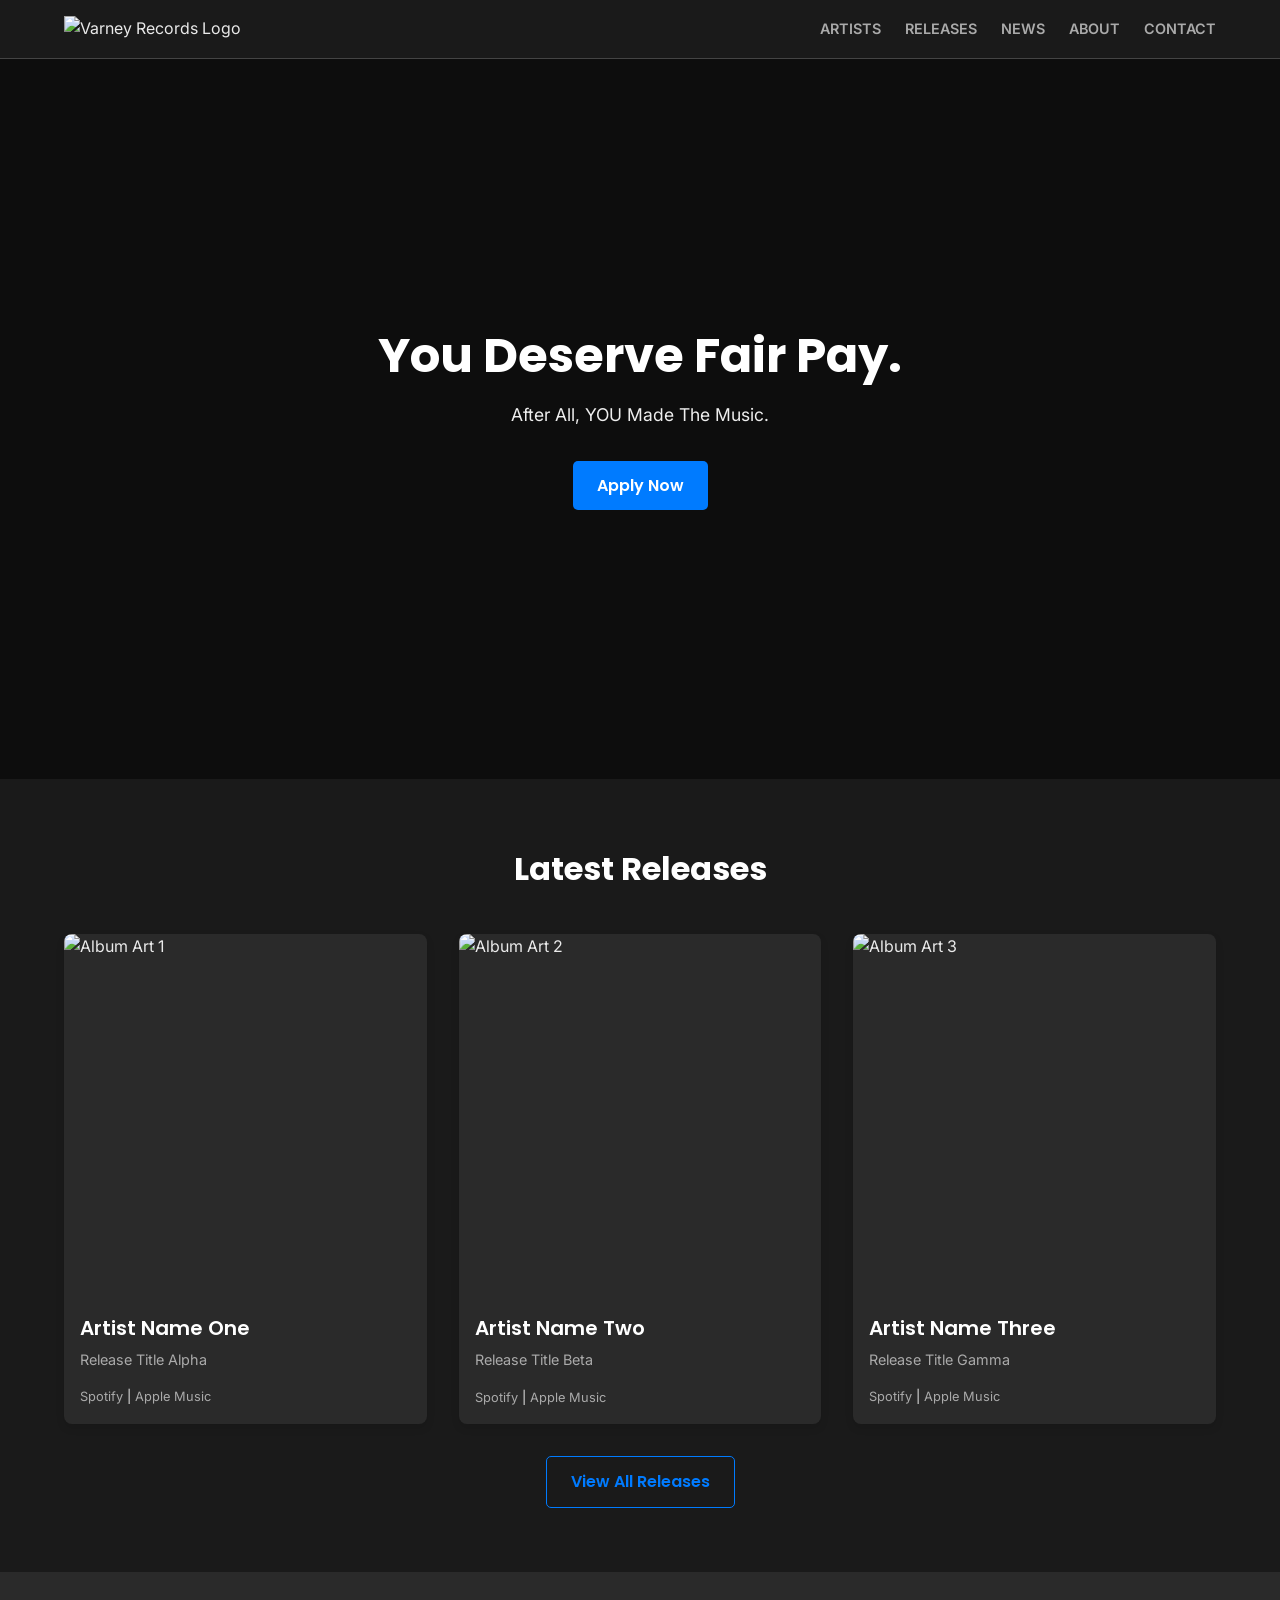
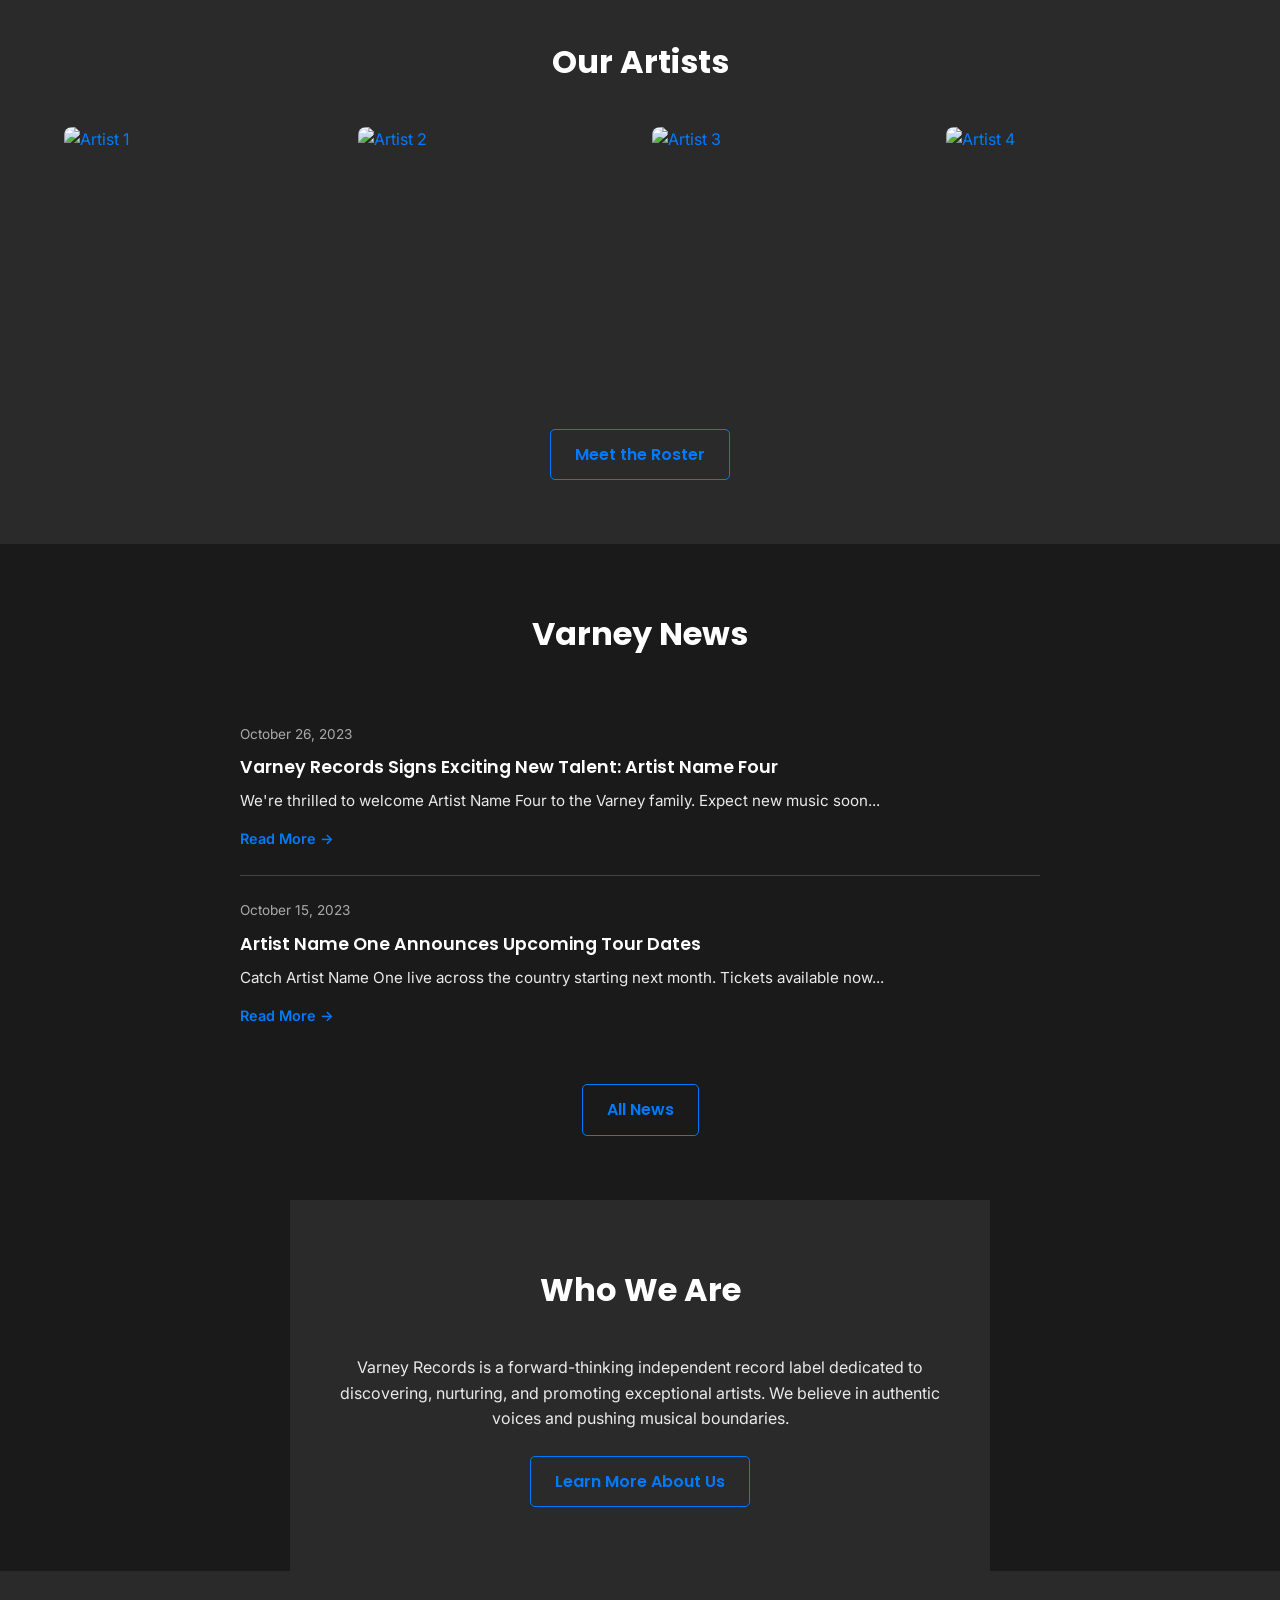
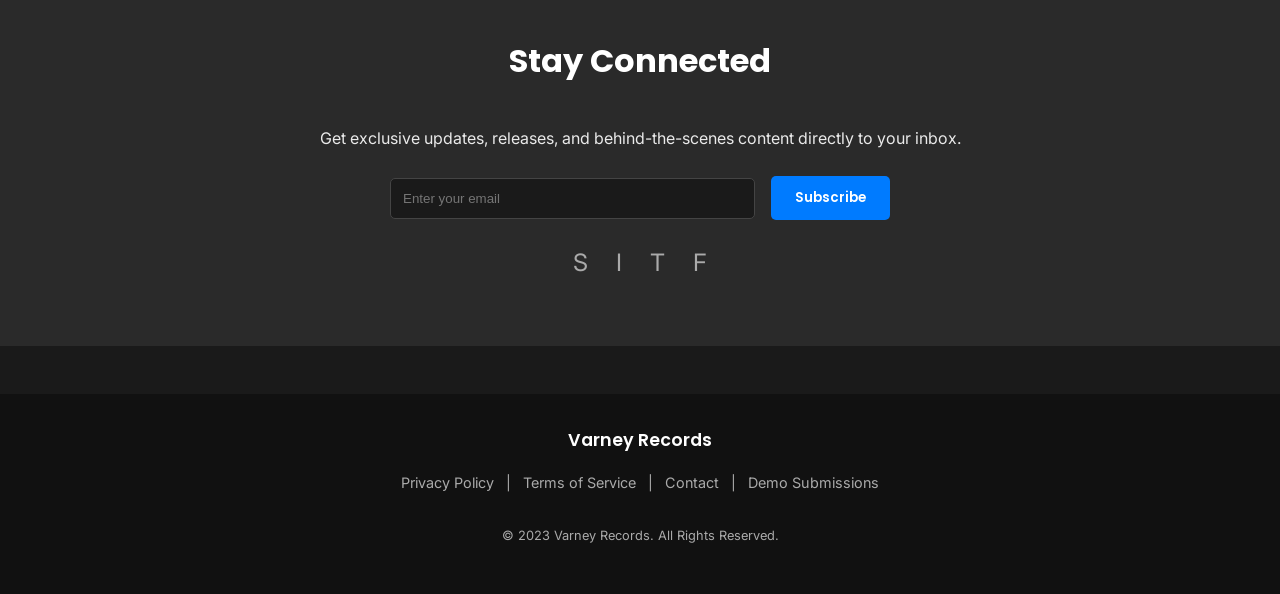
==== index.html @ 79e722d0 "Added the entire site lol" ====
<!DOCTYPE html>
<html lang="en">
<head>
    <meta charset="UTF-8">
    <meta name="viewport" content="width=device-width, initial-scale=1.0">
    <title>Varney Records - Home</title>
    <link rel="stylesheet" href="style.css">
    <!-- Example Google Font Link (Replace with your chosen fonts) -->
    <link href="https://fonts.googleapis.com/css2?family=Inter:wght@400;700&family=Poppins:wght@600;700&display=swap" rel="stylesheet">
</head>
<body>

    <header class="site-header sticky">
        <div class="container">
            <div class="logo">
                <img src="images/logo.png" alt="Varney Records Logo">
            </div>
            <nav class="main-nav">
                <ul>
                    <li><a href="#artists">Artists</a></li>
                    <li><a href="#releases">Releases</a></li>
                    <li><a href="#news">News</a></li>
                    <li><a href="#about">About</a></li>
                    <li><a href="#contact">Contact</a></li>
                </ul>
            </nav>
            <!-- Add a mobile menu toggle button here if needed -->
        </div>
    </header>

    <main>
        <!-- Hero Section -->
        <section class="hero">
            <div class="hero-background">
                <!-- Background image set via CSS -->
            </div>
            <div class="hero-content container">
                <h1>You Deserve Fair Pay.</h1>
                <p>After All, YOU Made The Music.</p>
                <a href="apply.html" class="btn btn-primary">Apply Now</a>
            </div>
        </section>

        <!-- Featured Releases Section -->
        <section id="releases" class="featured-releases section-padding">
            <div class="container">
                <h2>Latest Releases</h2>
                <div class="card-container">
                    <!-- Card 1 -->
                    <div class="card release-card">
                        <img src="https://via.placeholder.com/300x300/1A1A1A/FFFFFF?text=Album+Art+1" alt="Album Art 1">
                        <h3>Artist Name One</h3>
                        <p>Release Title Alpha</p>
                        <div class="streaming-links">
                            <a href="#" title="Spotify">Spotify</a> |
                            <a href="#" title="Apple Music">Apple Music</a>
                            <!-- Add more icons/links as needed -->
                        </div>
                    </div>
                    <!-- Card 2 -->
                    <div class="card release-card">
                        <img src="https://via.placeholder.com/300x300/1A1A1A/FFFFFF?text=Album+Art+2" alt="Album Art 2">
                        <h3>Artist Name Two</h3>
                        <p>Release Title Beta</p>
                        <div class="streaming-links">
                           <a href="#" title="Spotify">Spotify</a> |
                           <a href="#" title="Apple Music">Apple Music</a>
                        </div>
                    </div>
                    <!-- Card 3 -->
                    <div class="card release-card">
                         <img src="https://via.placeholder.com/300x300/1A1A1A/FFFFFF?text=Album+Art+3" alt="Album Art 3">
                        <h3>Artist Name Three</h3>
                        <p>Release Title Gamma</p>
                        <div class="streaming-links">
                           <a href="#" title="Spotify">Spotify</a> |
                           <a href="#" title="Apple Music">Apple Music</a>
                        </div>
                    </div>
                </div>
                <div class="section-cta">
                     <a href="#" class="btn btn-secondary">View All Releases</a>
                </div>
            </div>
        </section>

        <!-- Artist Roster Section -->
        <section id="artists" class="artist-roster section-padding-alt">
            <div class="container">
                <h2>Our Artists</h2>
                <div class="artist-grid">
                    <!-- Artist Item 1 -->
                    <a href="#" class="artist-item">
                        <img src="https://via.placeholder.com/300x300/CCCCCC/000000?text=Artist+1" alt="Artist 1">
                        <div class="artist-name-overlay">Artist Name One</div>
                    </a>
                     <!-- Artist Item 2 -->
                    <a href="#" class="artist-item">
                        <img src="https://via.placeholder.com/300x300/CCCCCC/000000?text=Artist+2" alt="Artist 2">
                         <div class="artist-name-overlay">Artist Name Two</div>
                    </a>
                     <!-- Artist Item 3 -->
                    <a href="#" class="artist-item">
                        <img src="https://via.placeholder.com/300x300/CCCCCC/000000?text=Artist+3" alt="Artist 3">
                         <div class="artist-name-overlay">Artist Name Three</div>
                    </a>
                     <!-- Artist Item 4 -->
                    <a href="#" class="artist-item">
                        <img src="https://via.placeholder.com/300x300/CCCCCC/000000?text=Artist+4" alt="Artist 4">
                         <div class="artist-name-overlay">Artist Name Four</div>
                    </a>
                    <!-- Add more artists as needed -->
                </div>
                 <div class="section-cta">
                     <a href="#" class="btn btn-secondary">Meet the Roster</a>
                </div>
            </div>
        </section>

        <!-- News Section -->
        <section id="news" class="news-updates section-padding">
             <div class="container">
                <h2>Varney News</h2>
                <div class="news-list">
                    <article class="news-item">
                        <span class="news-date">October 26, 2023</span>
                        <h3><a href="#">Varney Records Signs Exciting New Talent: Artist Name Four</a></h3>
                        <p>We're thrilled to welcome Artist Name Four to the Varney family. Expect new music soon...</p>
                        <a href="#" class="read-more">Read More →</a>
                    </article>
                     <article class="news-item">
                        <span class="news-date">October 15, 2023</span>
                         <h3><a href="#">Artist Name One Announces Upcoming Tour Dates</a></h3>
                        <p>Catch Artist Name One live across the country starting next month. Tickets available now...</p>
                        <a href="#" class="read-more">Read More →</a>
                    </article>
                    <!-- Add more news items -->
                </div>
                 <div class="section-cta">
                     <a href="#" class="btn btn-secondary">All News</a>
                </div>
             </div>
        </section>

        <!-- About Snippet -->
        <section id="about" class="about-snippet section-padding-alt">
            <div class="container">
                <h2>Who We Are</h2>
                <p>Varney Records is a forward-thinking independent record label dedicated to discovering, nurturing, and promoting exceptional artists. We believe in authentic voices and pushing musical boundaries.</p>
                <a href="#" class="btn btn-secondary">Learn More About Us</a>
            </div>
        </section>

        <!-- Stay Connected -->
        <section id="contact" class="stay-connected section-padding">
             <div class="container">
                 <h2>Stay Connected</h2>
                 <p>Get exclusive updates, releases, and behind-the-scenes content directly to your inbox.</p>
                 <form class="newsletter-form">
                     <input type="email" placeholder="Enter your email" required>
                     <button type="submit" class="btn btn-primary">Subscribe</button>
                 </form>
                 <div class="social-icons">
                    <a href="#" title="Spotify">S</a> <!-- Replace with actual icons -->
                    <a href="#" title="Instagram">I</a>
                    <a href="#" title="Twitter">T</a>
                    <a href="#" title="Facebook">F</a>
                 </div>
             </div>
        </section>
    </main>

    <footer class="site-footer">
        <div class="container">
            <div class="footer-content">
                 <div class="footer-logo">
                    Varney Records
                 </div>
                 <div class="footer-links">
                    <a href="#">Privacy Policy</a> |
                    <a href="#">Terms of Service</a> |
                    <a href="#">Contact</a> |
                    <a href="#">Demo Submissions</a> <!-- Update based on policy -->
                 </div>
                 <div class="footer-social">
                    <!-- Repeat or alternative style social icons -->
                 </div>
            </div>
            <p class="copyright">© 2023 Varney Records. All Rights Reserved.</p>
        </div>
    </footer>

    <!-- Basic JS for potential future interactivity (e.g., mobile menu) -->
    <!-- <script src="script.js"></script> -->

</body>
</html>
---- style.css ----
/* --- Basic Reset & Setup --- */
* {
    margin: 0;
    padding: 0;
    box-sizing: border-box;
}

:root {
    /* Color Palette (Example: Dark Theme) */
    --color-background: #1A1A1A; /* Deep Charcoal */
    --color-text: #EAEAEA;
    --color-heading: #FFFFFF;
    --color-secondary-text: #AAAAAA;
    --color-accent: #007BFF; /* Electric Blue */
    --color-card-bg: #2A2A2A;
    --color-border: #444444;

    /* Typography */
    --font-heading: 'Poppins', sans-serif;
    --font-body: 'Inter', sans-serif;

    /* Spacing */
    --spacing-unit: 1rem; /* Approx 16px */
}

/* --- Light Theme Alternative (Uncomment to use) ---
:root {
    --color-background: #FFFFFF;
    --color-text: #333333;
    --color-heading: #1A1A1A;
    --color-secondary-text: #777777;
    --color-accent: #007BFF;
    --color-card-bg: #F8F9FA;
    --color-border: #DDDDDD;
    --font-heading: 'Poppins', sans-serif;
    --font-body: 'Inter', sans-serif;
    --spacing-unit: 1rem;
}
*/

body {
    font-family: var(--font-body);
    background-color: var(--color-background);
    color: var(--color-text);
    line-height: 1.6;
    font-size: 16px;
}

.container {
    max-width: 1200px;
    margin: 0 auto;
    padding: 0 calc(var(--spacing-unit) * 1.5); /* 24px */
}

h1, h2, h3 {
    font-family: var(--font-heading);
    color: var(--color-heading);
    margin-bottom: calc(var(--spacing-unit) * 1); /* 16px */
    font-weight: 700;
}

h1 { font-size: 3rem; line-height: 1.2; }
h2 { font-size: 2rem; text-align: center; margin-bottom: calc(var(--spacing-unit) * 2.5); } /* 40px */
h3 { font-size: 1.25rem; font-weight: 600; }

p {
    margin-bottom: var(--spacing-unit);
}

a {
    color: var(--color-accent);
    text-decoration: none;
    transition: color 0.2s ease;
}

a:hover {
    color: var(--color-heading); /* Or lighten/darken accent */
}

img {
    max-width: 100%;
    height: auto;
    display: block;
}

/* --- Utility Classes --- */
.section-padding {
    padding: calc(var(--spacing-unit) * 4) 0; /* 64px */
}
.section-padding-alt {
    padding: calc(var(--spacing-unit) * 4) 0; /* 64px */
    background-color: var(--color-card-bg); /* Alternate section background */
}
.section-cta {
    text-align: center;
    margin-top: calc(var(--spacing-unit) * 2); /* 32px */
}

/* --- Buttons --- */
.btn {
    display: inline-block;
    padding: calc(var(--spacing-unit) * 0.75) calc(var(--spacing-unit) * 1.5); /* 12px 24px */
    font-family: var(--font-heading);
    font-weight: 600;
    text-decoration: none;
    border: none;
    border-radius: 5px;
    cursor: pointer;
    transition: background-color 0.2s ease, color 0.2s ease;
    text-align: center;
}

.btn-primary {
    background-color: var(--color-accent);
    color: #fff;
}

.btn-primary:hover {
    background-color: #0056b3; /* Darker accent */
    color: #fff;
}

.btn-secondary {
    background-color: transparent;
    color: var(--color-accent);
    border: 1px solid var(--color-accent);
}

.btn-secondary:hover {
    background-color: var(--color-accent);
    color: #fff;
}


/* --- Header --- */
.site-header {
    background-color: var(--color-background);
    padding: var(--spacing-unit) 0;
    border-bottom: 1px solid var(--color-border);
    z-index: 1000;
}
.site-header.sticky {
    position: sticky;
    top: 0;
    width: 100%;
}

.site-header .container {
    display: flex;
    justify-content: space-between;
    align-items: center;
}

.logo a {
    font-family: var(--font-heading);
    font-size: 1.5rem;
    font-weight: 700;
    color: var(--color-heading);
    text-decoration: none;
}
.logo img {
    max-height: 40px; /* Adjust as needed */
}

.main-nav ul {
    list-style: none;
    display: flex;
}

.main-nav li {
    margin-left: calc(var(--spacing-unit) * 1.5); /* 24px */
}

.main-nav a {
    text-transform: uppercase;
    font-size: 0.9rem;
    font-weight: 600;
    color: var(--color-secondary-text);
    padding-bottom: 5px;
    border-bottom: 2px solid transparent;
    transition: color 0.2s ease, border-bottom-color 0.2s ease;
}

.main-nav a:hover,
.main-nav a.active { /* Add 'active' class via JS if needed */
    color: var(--color-heading);
    border-bottom-color: var(--color-accent);
}

/* --- Hero Section --- */
.hero {
    position: relative;
    height: 80vh; /* Adjust height as needed */
    min-height: 500px;
    display: flex;
    align-items: center;
    justify-content: center;
    text-align: center;
    color: #fff; /* Text usually white for contrast */
    overflow: hidden;
}

.hero-background {
    position: absolute;
    top: 0;
    left: 0;
    width: 100%;
    height: 100%;
    background: url('https://via.placeholder.com/1920x1080/111111/CCCCCC?text=Hero+Background+Image') no-repeat center center/cover; /* Replace with your image */
    z-index: 1;
}
.hero-background::after { /* Optional overlay for readability */
    content: '';
    position: absolute;
    top: 0;
    left: 0;
    width: 100%;
    height: 100%;
    background-color: rgba(0, 0, 0, 0.5); /* Adjust darkness */
}

.hero-content {
    position: relative;
    z-index: 2;
}

.hero h1 {
    color: #fff;
    margin-bottom: calc(var(--spacing-unit) * 1);
}

.hero p {
    font-size: 1.1rem;
    color: #eee;
    margin-bottom: calc(var(--spacing-unit) * 2);
}

/* --- Card Styles (Used for Releases/News etc.) --- */
.card-container {
    display: grid;
    grid-template-columns: repeat(auto-fit, minmax(280px, 1fr));
    gap: calc(var(--spacing-unit) * 2); /* 32px */
}

.card {
    background-color: var(--color-card-bg);
    border-radius: 8px;
    overflow: hidden;
    box-shadow: 0 4px 8px rgba(0,0,0,0.1);
    transition: transform 0.2s ease, box-shadow 0.2s ease;
}
.card:hover {
    transform: translateY(-5px);
    box-shadow: 0 8px 16px rgba(0,0,0,0.15);
}

.release-card img {
    width: 100%;
    aspect-ratio: 1 / 1; /* Makes images square */
    object-fit: cover;
}
.release-card h3, .release-card p {
    padding: 0 calc(var(--spacing-unit) * 1); /* 16px */
}
.release-card h3 { margin-top: var(--spacing-unit); margin-bottom: calc(var(--spacing-unit)*0.25); }
.release-card p { font-size: 0.9rem; color: var(--color-secondary-text); margin-bottom: var(--spacing-unit); }
.streaming-links {
    padding: 0 calc(var(--spacing-unit) * 1) calc(var(--spacing-unit) * 1); /* 16px */
    font-size: 0.8rem;
}
.streaming-links a {
     color: var(--color-secondary-text);
}
.streaming-links a:hover {
    color: var(--color-accent);
}

/* --- Artist Roster Grid --- */
.artist-grid {
    display: grid;
    grid-template-columns: repeat(auto-fit, minmax(200px, 1fr));
    gap: calc(var(--spacing-unit) * 1.5); /* 24px */
}

.artist-item {
    position: relative;
    display: block;
    border-radius: 8px;
    overflow: hidden;
}

.artist-item img {
    width: 100%;
    aspect-ratio: 1 / 1;
    object-fit: cover;
    transition: transform 0.3s ease;
}

.artist-name-overlay {
    position: absolute;
    bottom: 0;
    left: 0;
    width: 100%;
    background: linear-gradient(to top, rgba(0,0,0,0.8), transparent);
    color: #fff;
    padding: calc(var(--spacing-unit) * 1.5) var(--spacing-unit); /* 24px 16px */
    text-align: center;
    font-weight: 600;
    opacity: 0;
    transform: translateY(20px);
    transition: opacity 0.3s ease, transform 0.3s ease;
}

.artist-item:hover img {
    transform: scale(1.05);
}
.artist-item:hover .artist-name-overlay {
    opacity: 1;
    transform: translateY(0);
}

/* --- News Section --- */
.news-list {
    max-width: 800px;
    margin: 0 auto;
}
.news-item {
    border-bottom: 1px solid var(--color-border);
    padding: calc(var(--spacing-unit) * 1.5) 0; /* 24px */
}
.news-item:last-child {
    border-bottom: none;
}
.news-date {
    display: block;
    font-size: 0.85rem;
    color: var(--color-secondary-text);
    margin-bottom: calc(var(--spacing-unit) * 0.5);
}
.news-item h3 { margin-bottom: calc(var(--spacing-unit) * 0.5); font-size: 1.1rem; }
.news-item h3 a { color: var(--color-heading); }
.news-item h3 a:hover { color: var(--color-accent); }
.news-item p { margin-bottom: calc(var(--spacing-unit) * 0.75); font-size: 0.95rem; }
.read-more { font-size: 0.9rem; font-weight: 600; }

/* --- About Snippet --- */
.about-snippet {
    text-align: center;
    max-width: 700px;
    margin: 0 auto; /* Center the text block */
}
.about-snippet p {
    margin-bottom: calc(var(--spacing-unit) * 1.5); /* 24px */
}

/* --- Stay Connected --- */
.stay-connected {
    text-align: center;
    background-color: var(--color-card-bg); /* Can use alternate bg */
}
.newsletter-form {
    margin: calc(var(--spacing-unit) * 1.5) 0; /* 24px */
    display: flex;
    justify-content: center;
    align-items: center;
    flex-wrap: wrap; /* Allow wrapping on small screens */
    gap: var(--spacing-unit); /* 16px */
    max-width: 500px;
    margin-left: auto;
    margin-right: auto;
}
.newsletter-form input[type="email"] {
    padding: calc(var(--spacing-unit) * 0.75); /* 12px */
    border: 1px solid var(--color-border);
    background-color: var(--color-background); /* Match page bg or slightly lighter */
    color: var(--color-text);
    border-radius: 5px;
    flex-grow: 1; /* Take available space */
    min-width: 200px; /* Prevent getting too small */
}
.newsletter-form button {
    /* Button styles already defined by .btn */
}

.social-icons {
    margin-top: calc(var(--spacing-unit) * 1.5);
}
.social-icons a {
    display: inline-block;
    margin: 0 calc(var(--spacing-unit) * 0.75); /* 12px */
    color: var(--color-secondary-text);
    font-size: 1.5rem; /* Adjust size for icons */
    /* Replace text with actual icon font or SVG later */
}
.social-icons a:hover {
    color: var(--color-accent);
}

/* --- Footer --- */
.site-footer {
    background-color: #111; /* Usually darker */
    color: var(--color-secondary-text);
    padding: calc(var(--spacing-unit) * 2) 0; /* 32px */
    font-size: 0.9rem;
    margin-top: calc(var(--spacing-unit) * 3); /* Add space before footer */
    text-align: center;
}

.footer-content {
    margin-bottom: var(--spacing-unit);
    display: flex;
    flex-direction: column;
    align-items: center;
    gap: var(--spacing-unit);
}

.footer-logo {
    font-family: var(--font-heading);
    font-weight: 600;
    color: var(--color-heading);
    font-size: 1.1rem;
}

.footer-links a {
    color: var(--color-secondary-text);
    margin: 0 calc(var(--spacing-unit) * 0.5); /* 8px */
}
.footer-links a:hover {
    color: var(--color-accent);
}

.copyright {
    margin-top: var(--spacing-unit);
    font-size: 0.8rem;
}


/* --- Responsiveness (Basic Example) --- */
@media (max-width: 768px) {
    h1 { font-size: 2.5rem; }
    h2 { font-size: 1.75rem; }

    .site-header .container {
        flex-direction: column;
        gap: var(--spacing-unit);
    }
    .main-nav ul {
        justify-content: center;
        flex-wrap: wrap; /* Allow nav items to wrap */
        padding: 0;
    }
    .main-nav li {
        margin: 0 calc(var(--spacing-unit) * 0.75); /* Adjust spacing */
    }

    .hero { height: 70vh; }

    .card-container {
        grid-template-columns: 1fr; /* Stack cards */
    }
    .artist-grid {
        grid-template-columns: repeat(auto-fit, minmax(150px, 1fr)); /* Smaller items */
    }

    .newsletter-form {
        flex-direction: column; /* Stack form elements */
    }
    .newsletter-form input[type="email"],
    .newsletter-form button {
        width: 100%;
    }

    .footer-content {
        gap: calc(var(--spacing-unit)*0.75);
    }
    .footer-links {
        display: flex;
        flex-direction: column; /* Stack footer links */
        gap: calc(var(--spacing-unit)*0.5);
    }
}

/* --- Apply Page Specific Styles --- */

.application-section h1 {
    text-align: center;
    margin-bottom: var(--spacing-unit); /* 16px */
}

.application-section .intro-text {
    text-align: center;
    max-width: 700px;
    margin: 0 auto calc(var(--spacing-unit) * 2.5); /* 40px */
    color: var(--color-secondary-text);
}

.application-form {
    max-width: 700px; /* Adjust as needed */
    margin: 0 auto; /* Center the form */
    background-color: var(--color-card-bg); /* Optional: Give form a distinct background */
    padding: calc(var(--spacing-unit) * 2); /* 32px */
    border-radius: 8px;
    box-shadow: 0 4px 15px rgba(0,0,0,0.1); /* Subtle shadow */
}

.form-group {
    margin-bottom: calc(var(--spacing-unit) * 1.25); /* 20px */
}

.form-group label {
    display: block;
    margin-bottom: calc(var(--spacing-unit) * 0.5); /* 8px */
    font-weight: 600;
    color: var(--color-heading);
    font-size: 0.95rem;
}

.form-group input[type="text"],
.form-group input[type="email"],
.form-group input[type="tel"],
.form-group input[type="url"],
.form-group textarea {
    width: 100%;
    padding: calc(var(--spacing-unit) * 0.75); /* 12px */
    border: 1px solid var(--color-border);
    background-color: var(--color-background); /* Match page bg or slightly different */
    color: var(--color-text);
    border-radius: 5px;
    font-family: inherit; /* Use body font */
    font-size: 1rem;
    transition: border-color 0.2s ease;
}

.form-group input:focus,
.form-group textarea:focus {
    outline: none;
    border-color: var(--color-accent);
    box-shadow: 0 0 0 2px rgba(var(--color-accent-rgb, 0, 123, 255), 0.25); /* Add focus ring - Define --color-accent-rgb in :root if needed */
}

/* Add this to :root in CSS if you want the focus ring color */
/* :root { ... --color-accent-rgb: 0, 123, 255; ... } */


.form-group textarea {
    resize: vertical; /* Allow vertical resize */
    min-height: 80px;
}

.checkbox-group {
    display: flex;
    align-items: flex-start; /* Align checkbox with start of label text */
    gap: calc(var(--spacing-unit) * 0.5); /* 8px */
}

.checkbox-group input[type="checkbox"] {
   margin-top: 4px; /* Align checkbox better with text */
   width: auto; /* Override full width */
   flex-shrink: 0; /* Prevent checkbox from shrinking */
}
.checkbox-group label {
    margin-bottom: 0; /* Remove default bottom margin */
    font-weight: normal; /* Normal weight for checkbox label */
    color: var(--color-text);
    font-size: 0.9rem;
}

.form-submit {
    text-align: center;
    margin-top: calc(var(--spacing-unit) * 2); /* 32px */
}

/* Adjust header links on apply page to go back to index */
/* No extra CSS needed, handled in HTML href attributes */applet
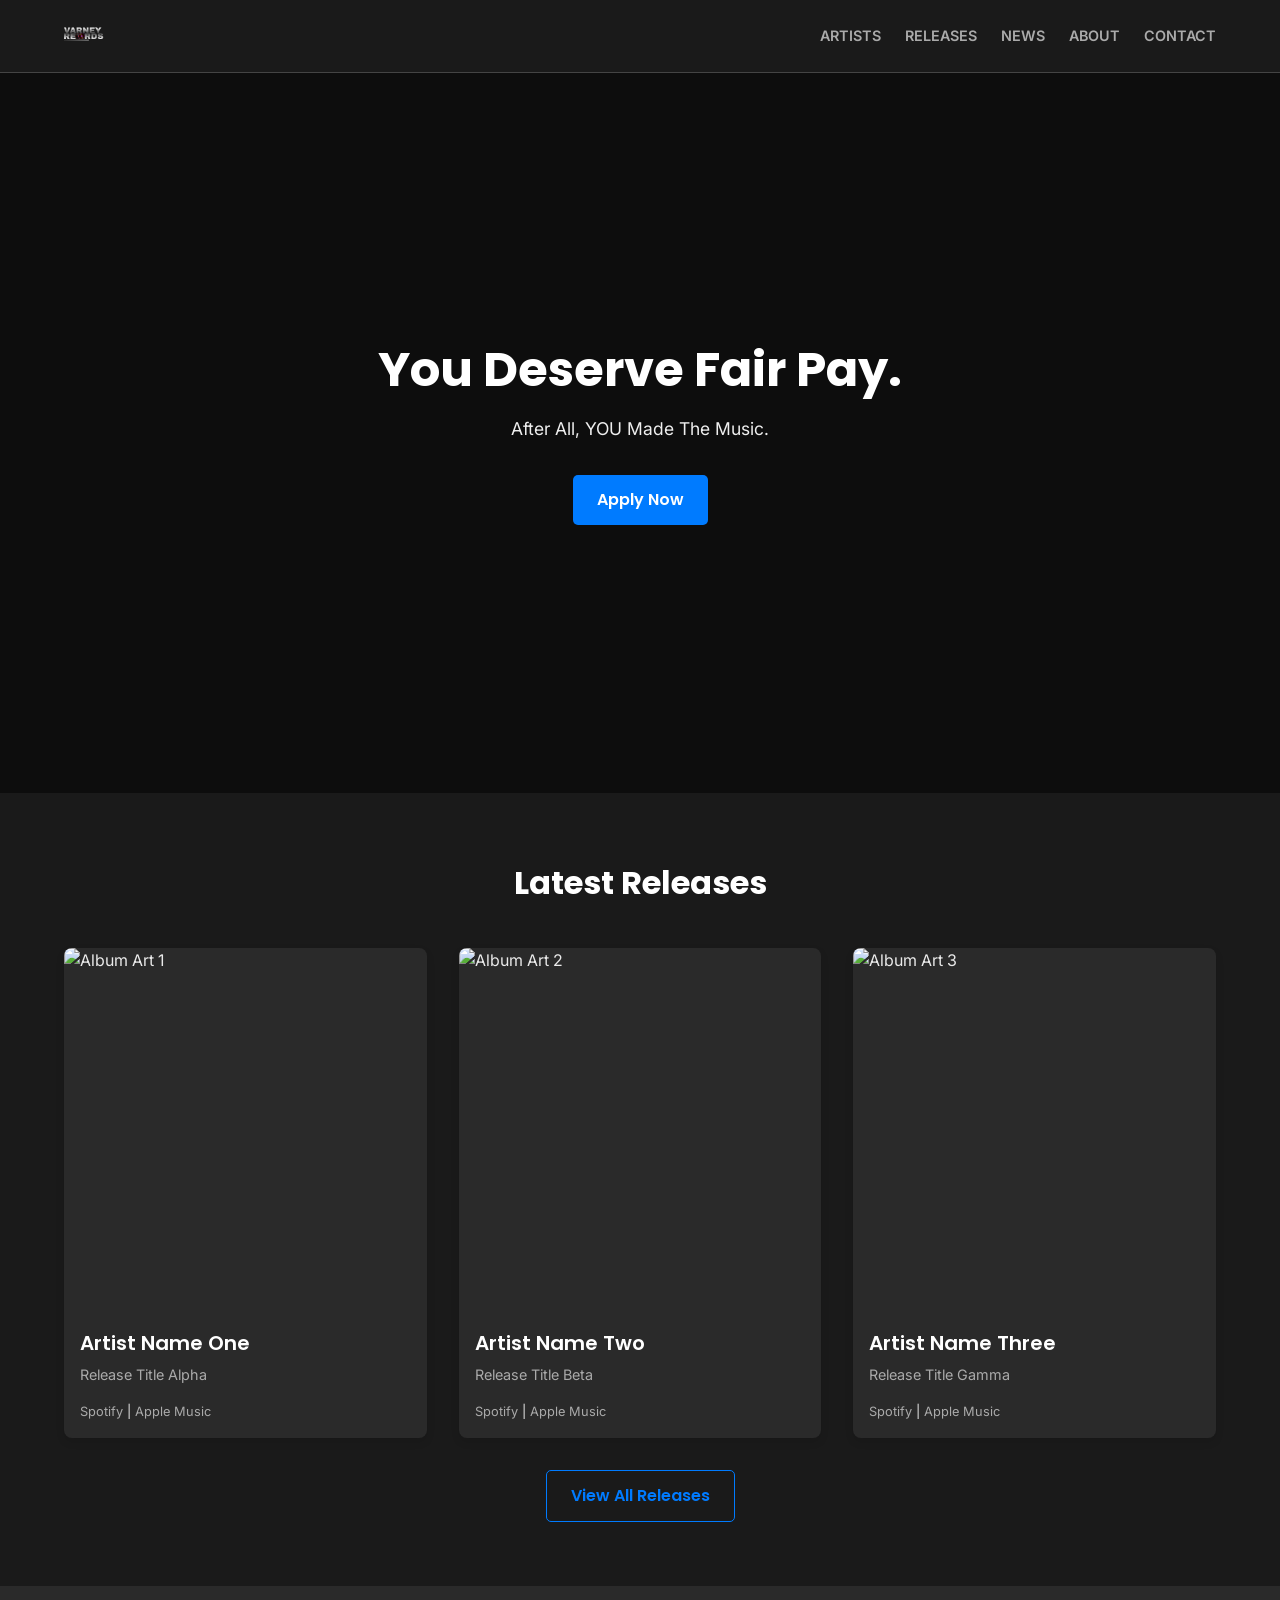
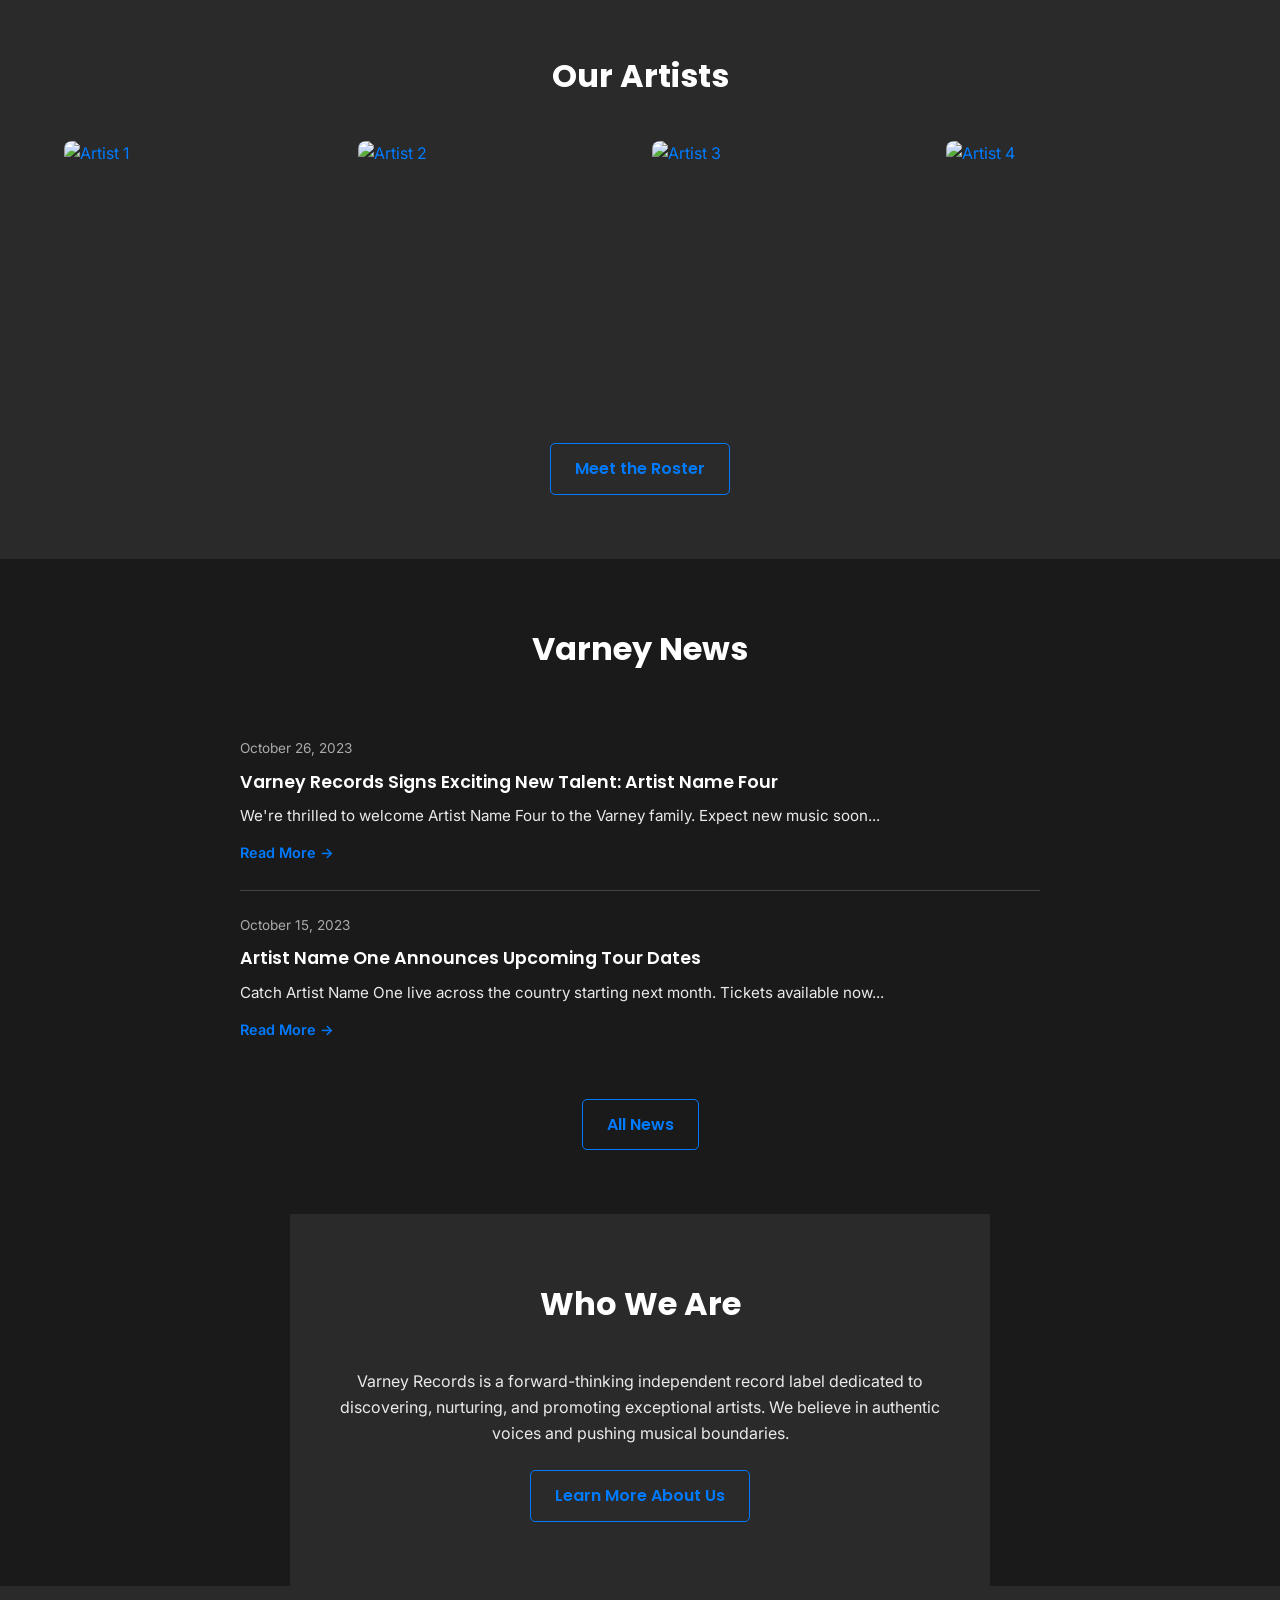
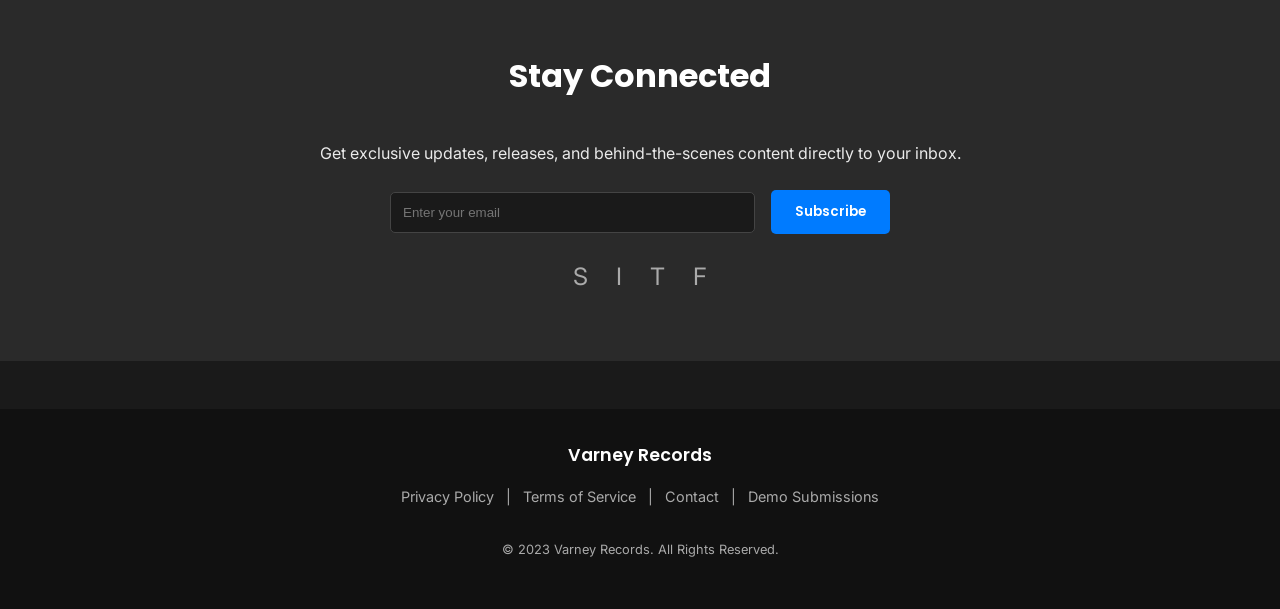
==== commit 84385aa0: "Update index.html" ====
--- a/index.html
+++ b/index.html
@@ -13,7 +13,7 @@
     <header class="site-header sticky">
         <div class="container">
             <div class="logo">
-                <img src="images/logo.png" alt="Varney Records Logo">
+                <img src="logo.png" alt="Varney Records Logo">
             </div>
             <nav class="main-nav">
                 <ul>
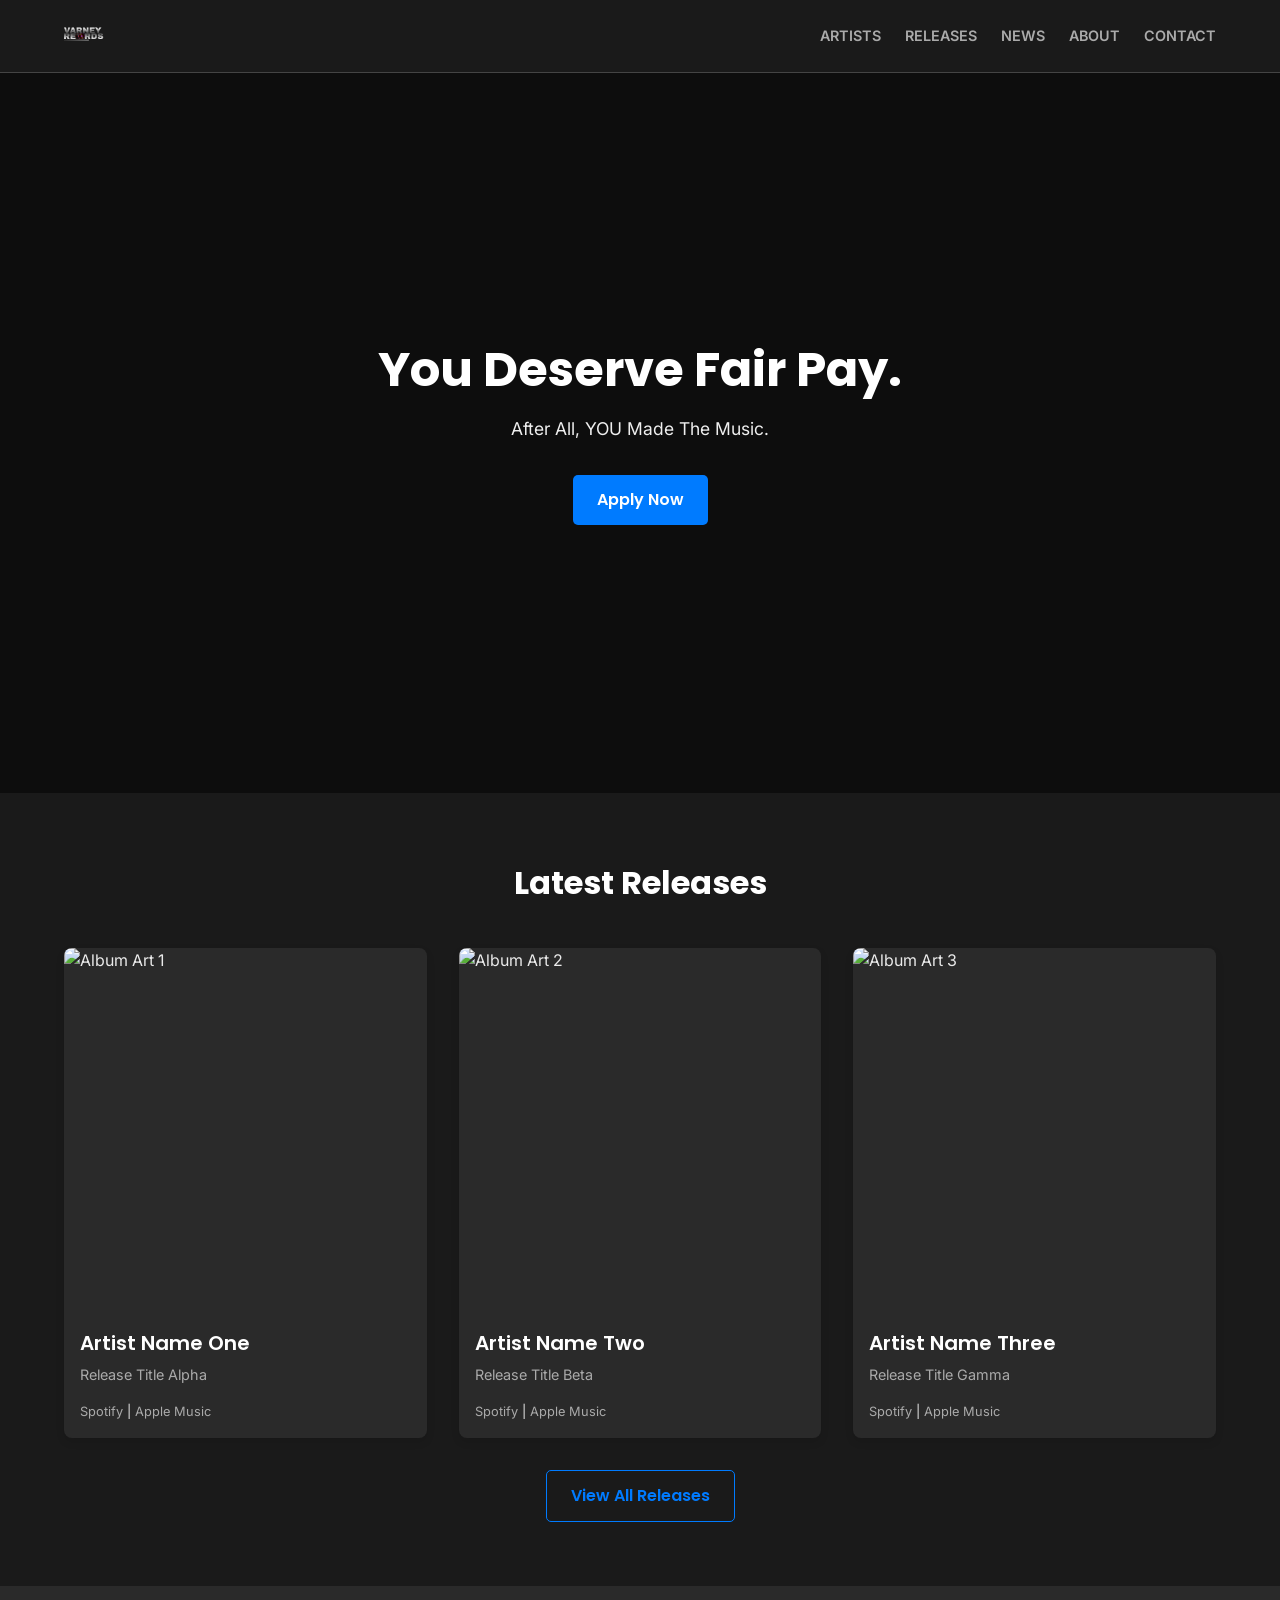
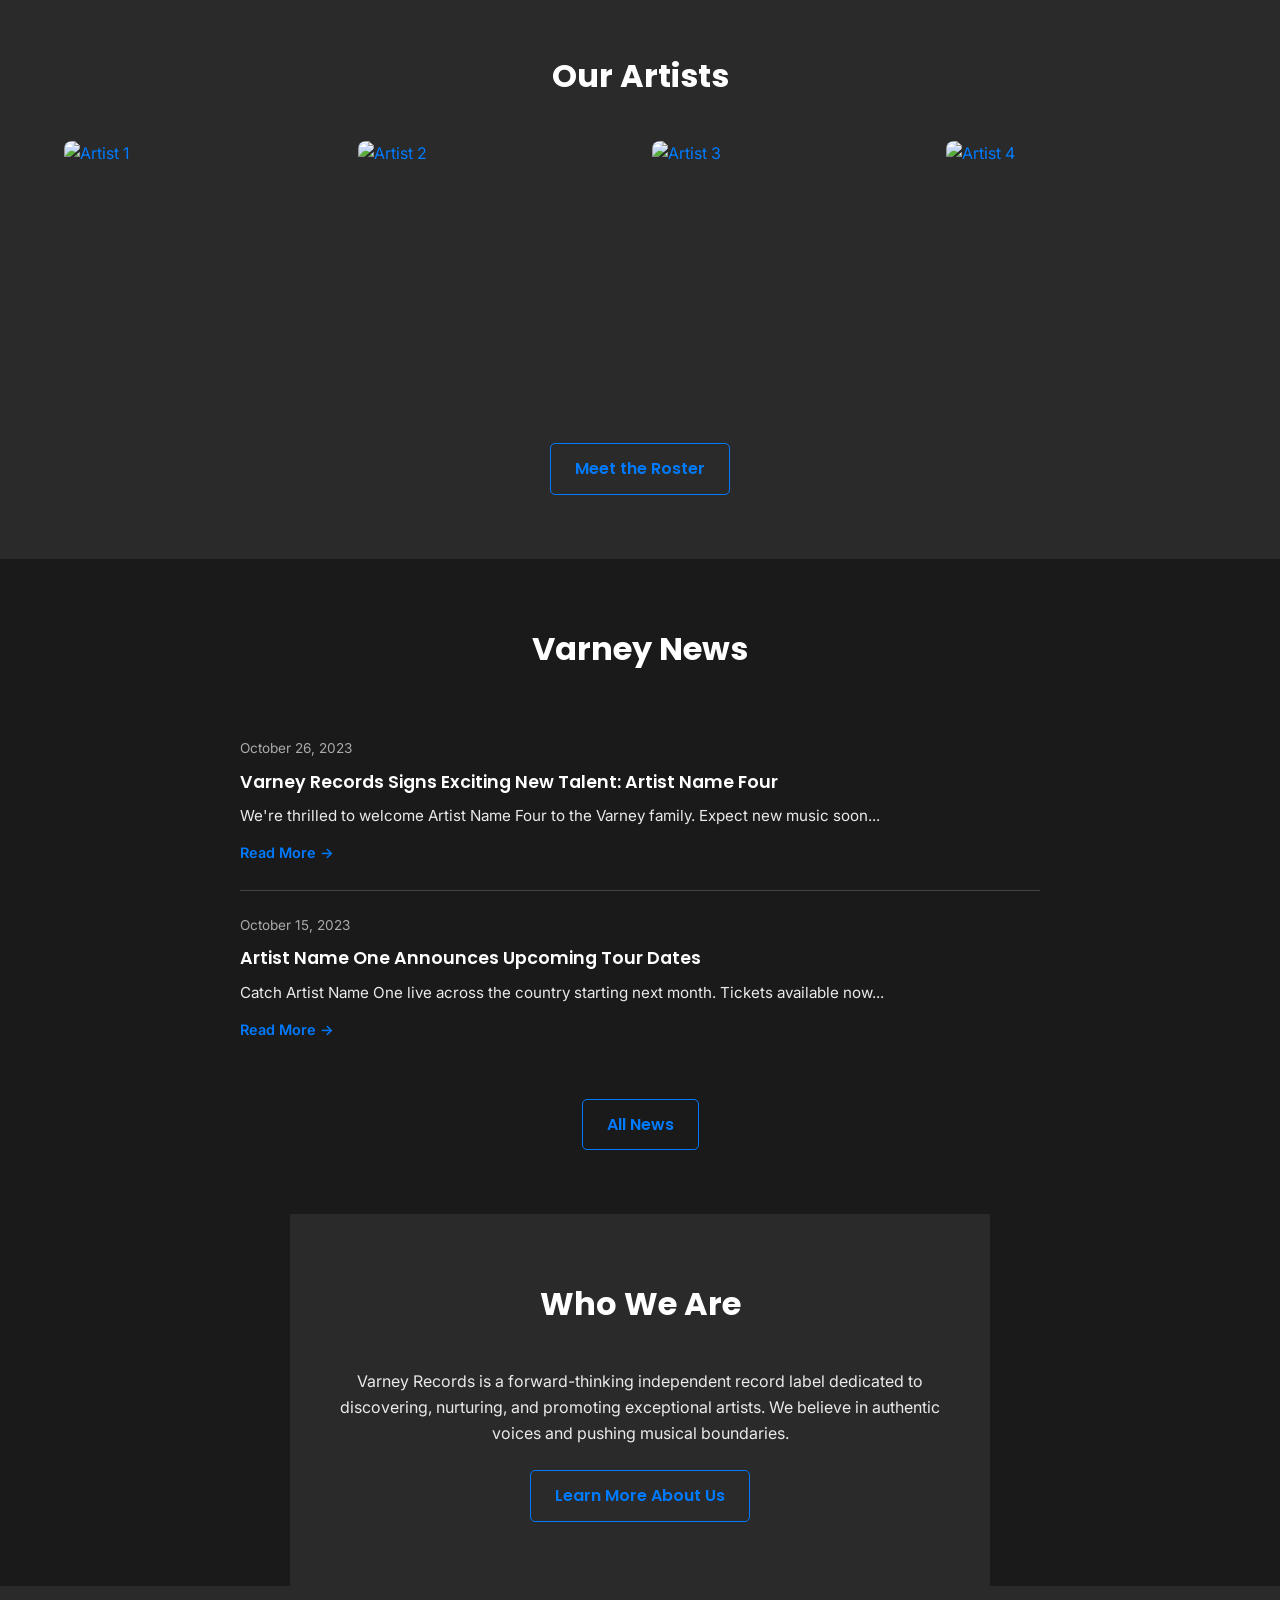
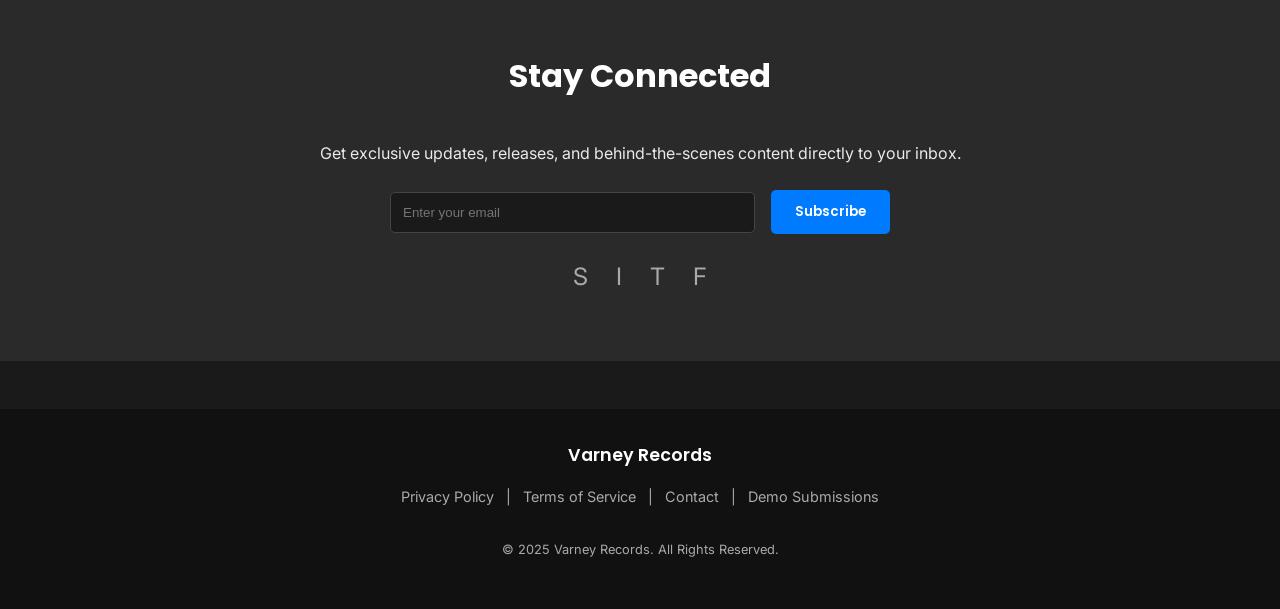
==== commit eacf6a16: "Update index.html" ====
--- a/index.html
+++ b/index.html
@@ -5,7 +5,6 @@
     <meta name="viewport" content="width=device-width, initial-scale=1.0">
     <title>Varney Records - Home</title>
     <link rel="stylesheet" href="style.css">
-    <!-- Example Google Font Link (Replace with your chosen fonts) -->
     <link href="https://fonts.googleapis.com/css2?family=Inter:wght@400;700&family=Poppins:wght@600;700&display=swap" rel="stylesheet">
 </head>
 <body>
@@ -13,7 +12,7 @@
     <header class="site-header sticky">
         <div class="container">
             <div class="logo">
-                <img src="logo.png" alt="Varney Records Logo">
+                <img src="logo.png" alt="Varney Records">
             </div>
             <nav class="main-nav">
                 <ul>
@@ -24,7 +23,6 @@
                     <li><a href="#contact">Contact</a></li>
                 </ul>
             </nav>
-            <!-- Add a mobile menu toggle button here if needed -->
         </div>
     </header>
 
@@ -54,7 +52,6 @@
                         <div class="streaming-links">
                             <a href="#" title="Spotify">Spotify</a> |
                             <a href="#" title="Apple Music">Apple Music</a>
-                            <!-- Add more icons/links as needed -->
                         </div>
                     </div>
                     <!-- Card 2 -->
@@ -186,7 +183,7 @@
                     <!-- Repeat or alternative style social icons -->
                  </div>
             </div>
-            <p class="copyright">© 2023 Varney Records. All Rights Reserved.</p>
+            <p class="copyright">© 2025 Varney Records. All Rights Reserved.</p>
         </div>
     </footer>
 
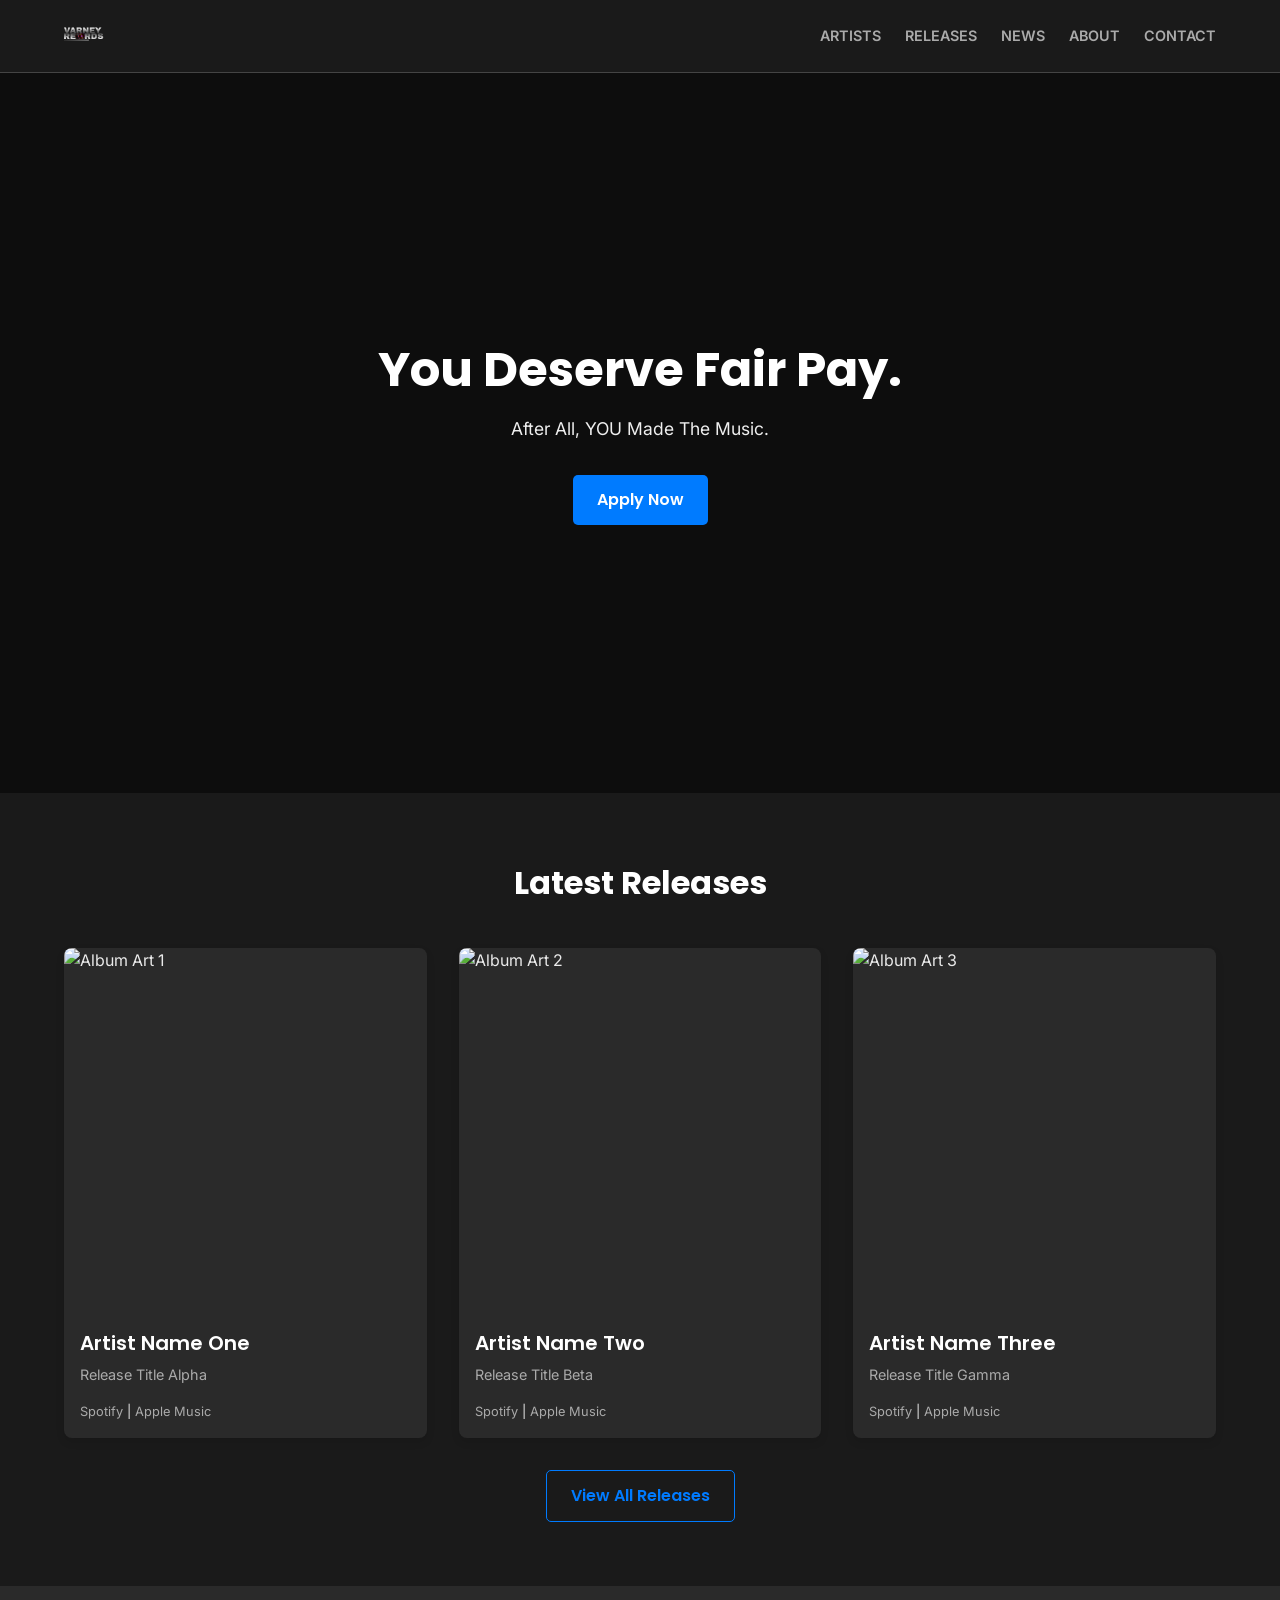
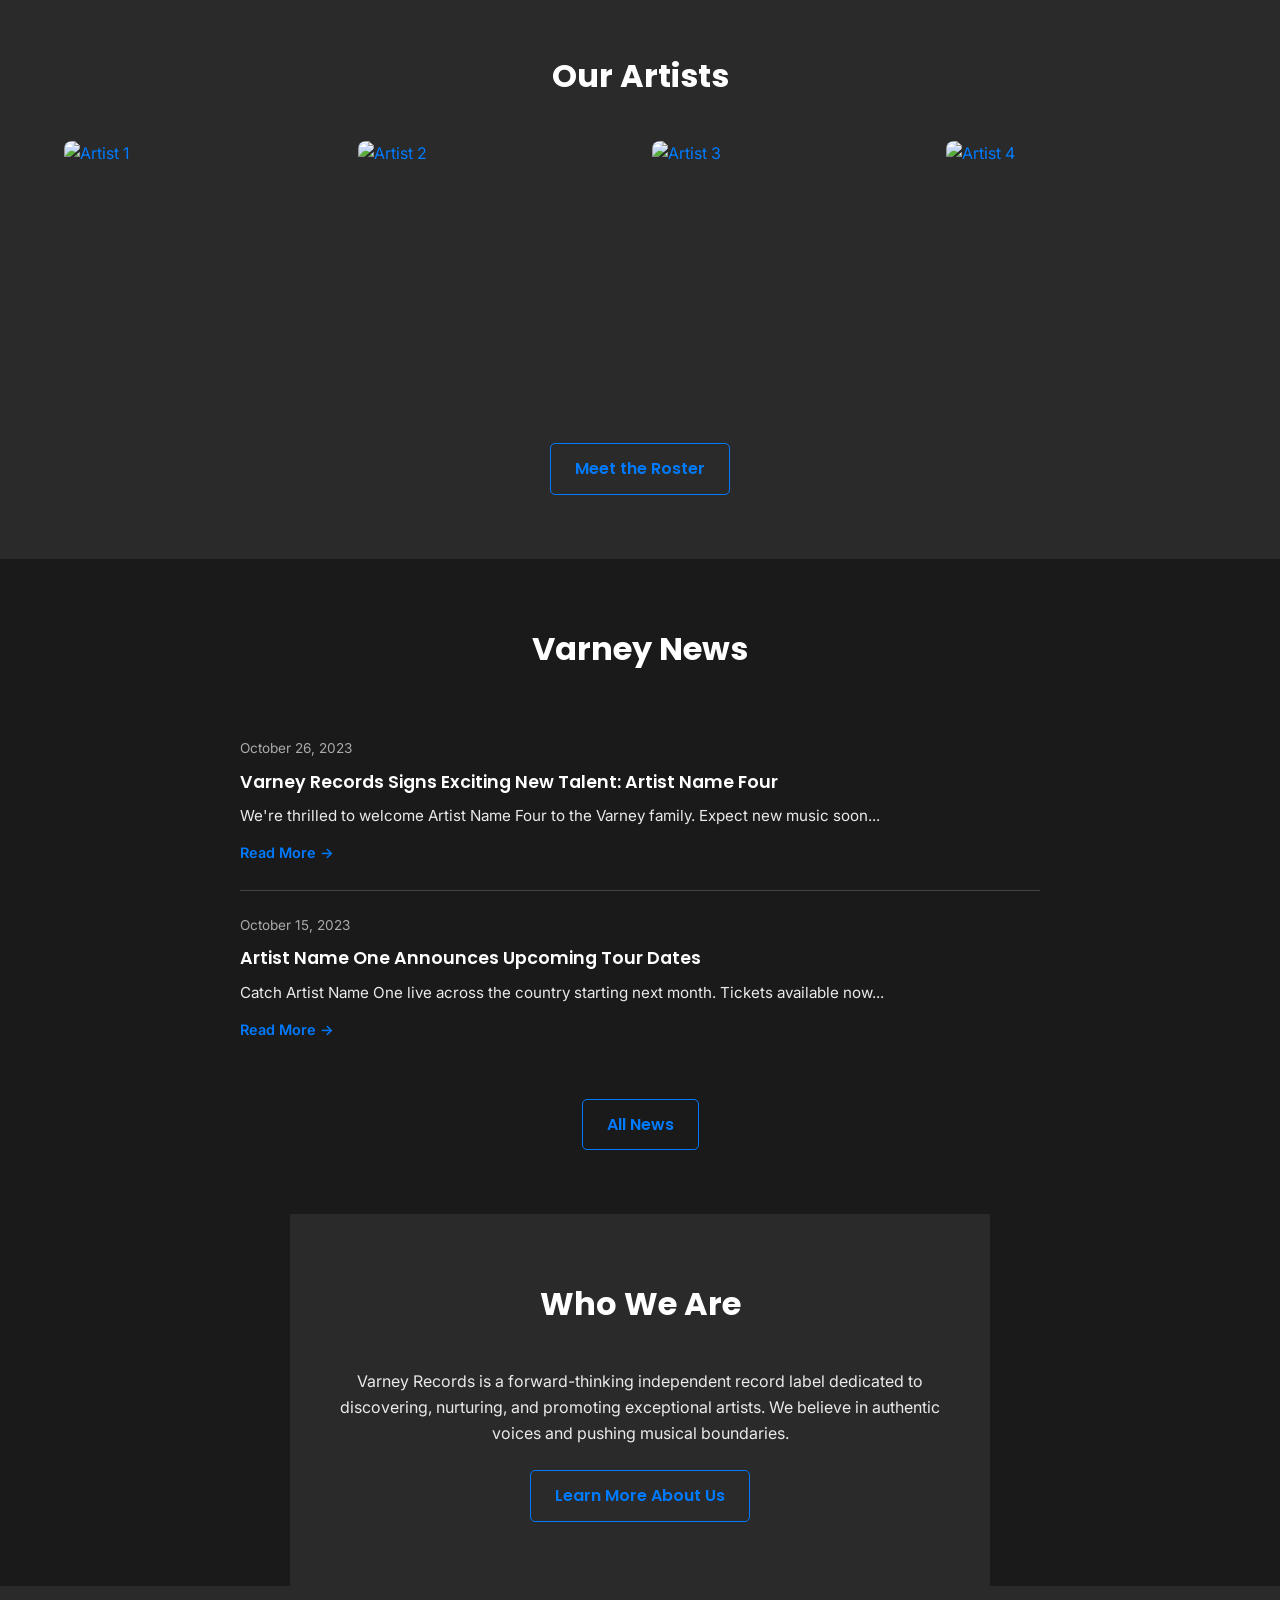
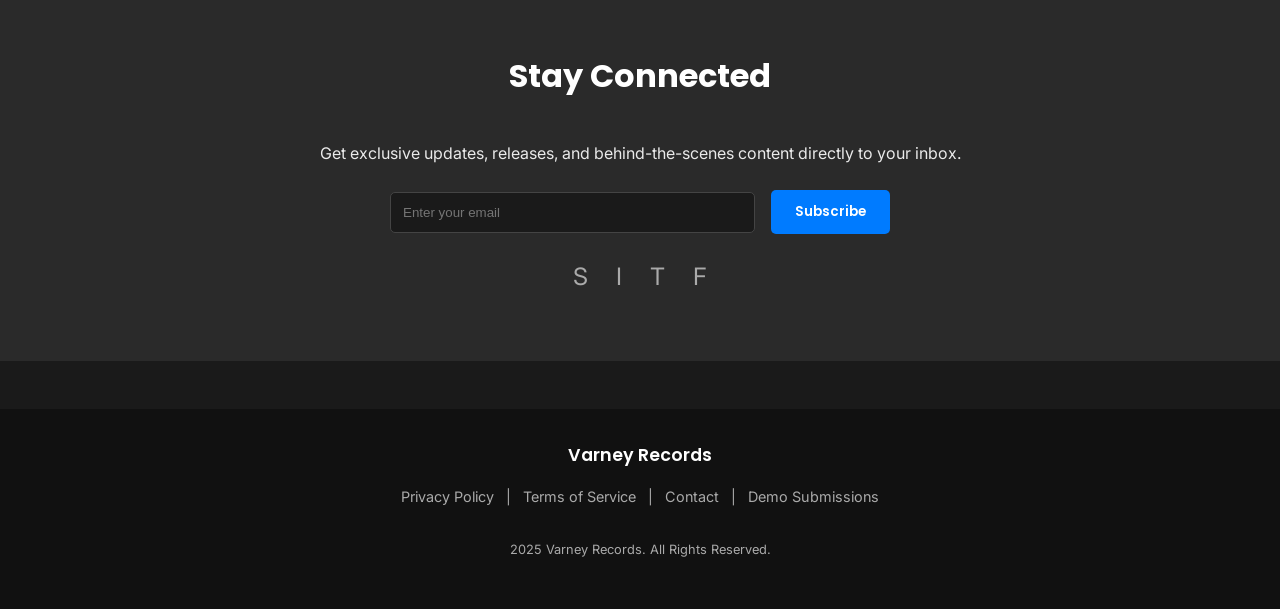
==== commit 521d7c92: "Update index.html" ====
--- a/index.html
+++ b/index.html
@@ -183,7 +183,7 @@
                     <!-- Repeat or alternative style social icons -->
                  </div>
             </div>
-            <p class="copyright">© 2025 Varney Records. All Rights Reserved.</p>
+            <p class="copyright">2025 Varney Records. All Rights Reserved.</p>
         </div>
     </footer>
 
